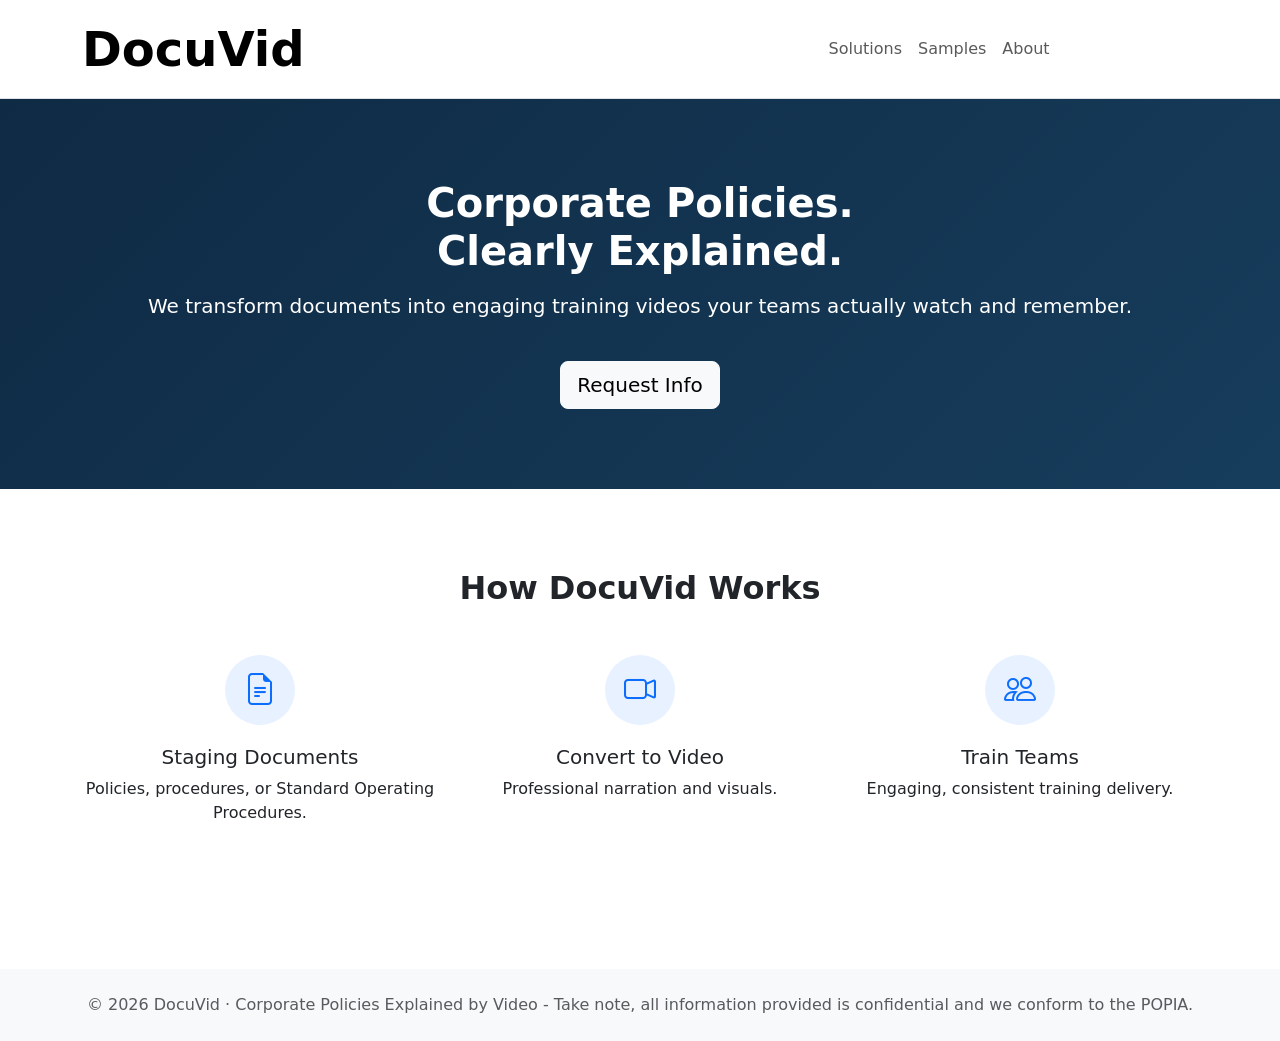
==== index.html @ c6249aa6 "Update index.html" ====
<!DOCTYPE html>
<html lang="en">
<head>
<meta charset="UTF-8">
<meta name="viewport" content="width=device-width, initial-scale=1">
<link href="https://cdn.jsdelivr.net/npm/bootstrap@5.3.2/dist/css/bootstrap.min.css" rel="stylesheet">
<link href="https://cdn.jsdelivr.net/npm/bootstrap-icons@1.11.1/font/bootstrap-icons.css" rel="stylesheet">
<link href="https://fonts.googleapis.com/css2?family=Inter:wght@300;400;600;700&display=swap" rel="stylesheet">
<link rel="stylesheet" href="styles.css">
</head>

<script>
  document.addEventListener("DOMContentLoaded", function () {
    const observer = new IntersectionObserver(
      entries => {
        entries.forEach(entry => {
          if (entry.isIntersecting) {
            entry.target.classList.add("visible");
          }
        });
      },
      { threshold: 0.15 }
    );

    document
      .querySelectorAll(".fade-in")
      .forEach(el => observer.observe(el));
  });
</script>
</body>


  <body>

<nav class="navbar navbar-expand-lg navbar-light bg-white border-bottom">
  <div class="container">
    <a class="navbar-brand" href="index.html">DocuVid</a>
    <button class="navbar-toggler" type="button" data-bs-toggle="collapse" data-bs-target="#nav">
      <span class="navbar-toggler-icon"></span>
    </button>
    <div class="collapse navbar-collapse" id="nav">
      <ul class="navbar-nav ms-auto">
        <li class="nav-item"><a class="nav-link" href="solutions.html">Solutions</a></li>
        <li class="nav-item"><a class="nav-link" href="samples.html">Samples</a></li>
        <li class="nav-item"><a class="nav-link" href="about.html">About</a></li>
        <li class="nav-item"><a class="nav-link btn btn-primary text-white ms-2 px-3" href="contact.html">Request Info</a></li>
      </ul>
    </div>
  </div>
</nav>

<section class="hero section-padding text-center">
  <div class="container">
    <h1 class="fw-bold">Corporate Policies.<br>Clearly Explained.</h1>
    <p class="lead mt-3">We transform documents into engaging training videos your teams actually watch and remember.</p>
    <a href="contact.html" class="btn btn-light btn-lg mt-4">Request Info</a>
  </div>
</section>
<section class="section-padding text-center">
  <div class="container">
    <h2 class="fw-bold mb-5">How DocuVid Works</h2>
    <div class="row g-4">
      <div class="col-md-4">
        <div class="icon-circle"><i class="bi bi-file-earmark-text fs-2 text-primary"></i></div>
        <h5>Staging Documents</h5>
        <p>Policies, procedures, or Standard Operating Procedures.</p>
      </div>
      <div class="col-md-4">
        <div class="icon-circle"><i class="bi bi-camera-video fs-2 text-primary"></i></div>
        <h5>Convert to Video</h5>
        <p>Professional narration and visuals.</p>
      </div>
      <div class="col-md-4">
        <div class="icon-circle"><i class="bi bi-people fs-2 text-primary"></i></div>
        <h5>Train Teams</h5>
        <p>Engaging, consistent training delivery.</p>
      </div>
    </div>
  </div>
</section>

<footer class="py-4 mt-5">
  <div class="container text-center text-muted">
    © 2026 DocuVid · Corporate Policies Explained by Video - Take note, all information provided is confidential and we conform to the POPIA.
  </div>
</footer>

<script src="https://cdn.jsdelivr.net/npm/bootstrap@5.3.2/dist/js/bootstrap.bundle.min.js"></script>
</body></html>
---- styles.css ----
.navbar-brand {
  font-size: 3rem;      /* Increase DocuVid size */
  font-weight: 800;
}

@media (max-width: 768px) {
  .navbar-brand {
    font-size: 2.2rem;
  }
}

<script>
  const observer = new IntersectionObserver(entries => {
    entries.forEach(entry => {
      if (entry.isIntersecting) {
        entry.target.classList.add('visible');
      }
    });
  }, { threshold: 0.15 });

  document.querySelectorAll('.fade-in').forEach(el => observer.observe(el));
</script>

body { font-family: 'Inter', sans-serif; line-height:1.6; }
.navbar-brand { font-weight:700; }
.hero { background: linear-gradient(135deg,#0f2a44,#163d5c); color:white; }
.section-padding { padding: 80px 0; }
.icon-circle {
  width:70px; height:70px; border-radius:50%;
  background:#e7f1ff; display:flex;
  align-items:center; justify-content:center;
  margin:0 auto 20px;
}
footer { background:#f8f9fa; }
.card:hover { transform: translateY(-4px); transition:0.3s; }

.navbar .navbar-brand {
  font-size: 3rem !important;
  font-weight: 800;
}

/* Scroll animation base */
.fade-in {
  opacity: 0;
  transform: translateY(12px);
  transition: opacity 0.6s ease, transform 0.6s ease;
}

.fade-in.visible {
  opacity: 1;
  transform: translateY(0);
}
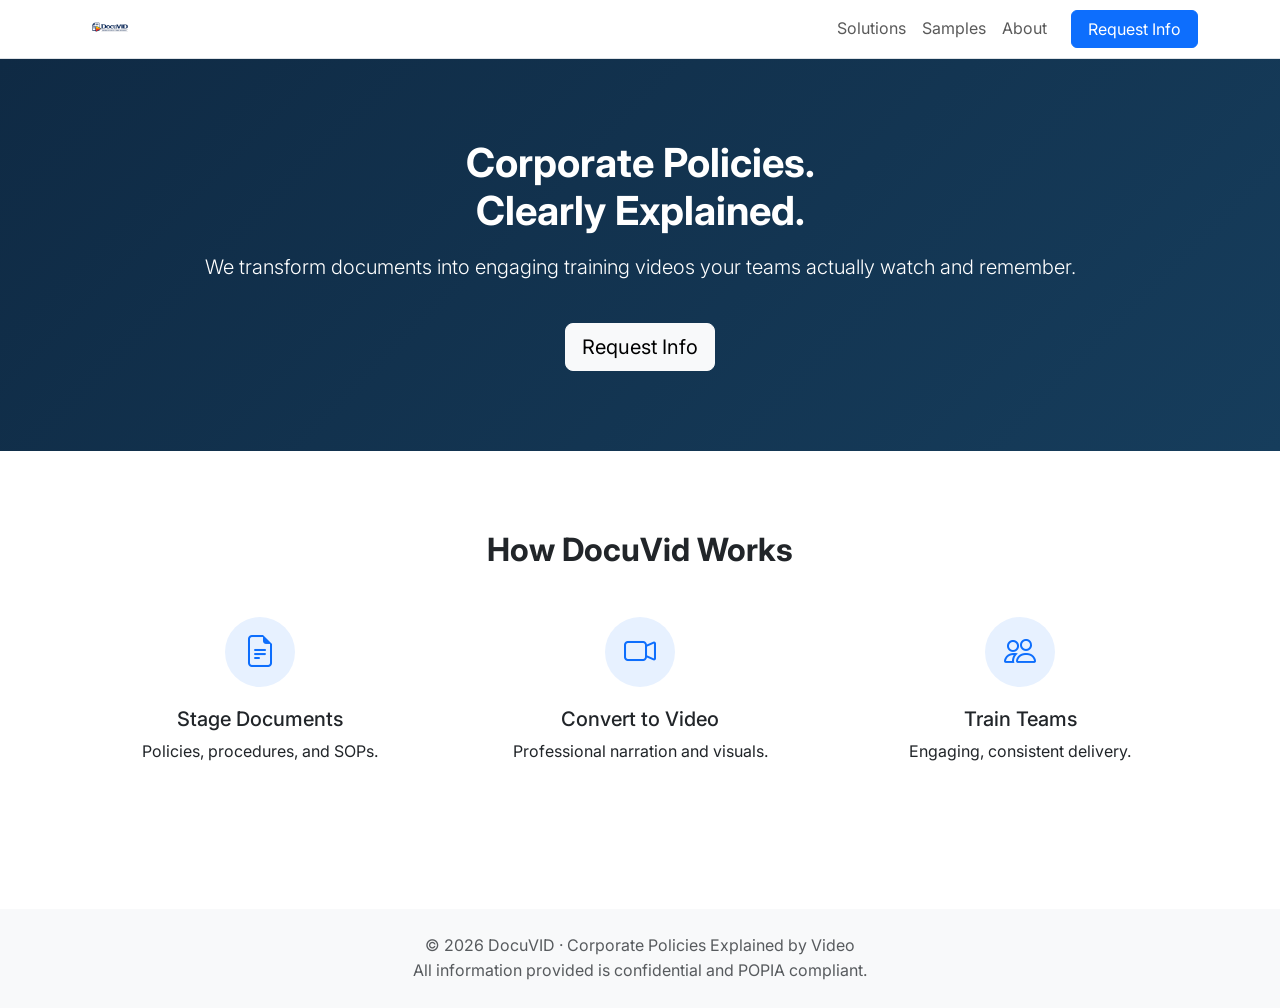
==== commit c8df2e92: "Update index.html" ====
--- a/index.html
+++ b/index.html
@@ -1,15 +1,20 @@
-
 <!DOCTYPE html>
 <html lang="en">
 <head>
-<meta charset="UTF-8">
-<meta name="viewport" content="width=device-width, initial-scale=1">
-<link href="https://cdn.jsdelivr.net/npm/bootstrap@5.3.2/dist/css/bootstrap.min.css" rel="stylesheet">
-<link href="https://cdn.jsdelivr.net/npm/bootstrap-icons@1.11.1/font/bootstrap-icons.css" rel="stylesheet">
-<link href="https://fonts.googleapis.com/css2?family=Inter:wght@300;400;600;700&display=swap" rel="stylesheet">
-<link rel="stylesheet" href="styles.css">
+  <meta charset="UTF-8">
+  <meta name="viewport" content="width=device-width, initial-scale=1">
+
+  <title>DocuVID | Corporate Policies Clearly Explained</title>
+
+  <link href="https://cdn.jsdelivr.net/npm/bootstrap@5.3.2/dist/css/bootstrap.min.css" rel="stylesheet">
+  <link href="https://cdn.jsdelivr.net/npm/bootstrap-icons@1.11.1/font/bootstrap-icons.css" rel="stylesheet">
+  <link href="https://fonts.googleapis.com/css2?family=Inter:wght@300;400;600;700&display=swap" rel="stylesheet">
+  <link rel="stylesheet" href="styles.css">
 </head>
 
+<body>
+
+<!-- SCROLL ANIMATION -->
 <script>
   document.addEventListener("DOMContentLoaded", function () {
     const observer = new IntersectionObserver(
@@ -28,64 +33,100 @@
       .forEach(el => observer.observe(el));
   });
 </script>
-</body>
 
-
-  <body>
-
+<!-- NAVBAR -->
 <nav class="navbar navbar-expand-lg navbar-light bg-white border-bottom">
   <div class="container">
-    <a class="navbar-brand" href="index.html">DocuVid</a>
+
+    <!-- LOGO IMAGE -->
+    <a class="navbar-brand" href="index.html">
+      <img
+        src="assets/img/docuvid-logo.png"
+        alt="DocuVID – Corporate Policies Clearly Explained"
+        class="logo-img"
+      >
+    </a>
+
     <button class="navbar-toggler" type="button" data-bs-toggle="collapse" data-bs-target="#nav">
       <span class="navbar-toggler-icon"></span>
     </button>
+
     <div class="collapse navbar-collapse" id="nav">
-      <ul class="navbar-nav ms-auto">
+      <ul class="navbar-nav ms-auto align-items-lg-center">
         <li class="nav-item"><a class="nav-link" href="solutions.html">Solutions</a></li>
         <li class="nav-item"><a class="nav-link" href="samples.html">Samples</a></li>
         <li class="nav-item"><a class="nav-link" href="about.html">About</a></li>
-        <li class="nav-item"><a class="nav-link btn btn-primary text-white ms-2 px-3" href="contact.html">Request Info</a></li>
+        <li class="nav-item">
+          <a class="btn btn-primary text-white ms-lg-3 px-3" href="contact.html">
+            Request Info
+          </a>
+        </li>
       </ul>
     </div>
+
   </div>
 </nav>
 
+<!-- HERO -->
 <section class="hero section-padding text-center">
-  <div class="container">
-    <h1 class="fw-bold">Corporate Policies.<br>Clearly Explained.</h1>
-    <p class="lead mt-3">We transform documents into engaging training videos your teams actually watch and remember.</p>
-    <a href="contact.html" class="btn btn-light btn-lg mt-4">Request Info</a>
+  <div class="container fade-in">
+    <h1 class="fw-bold">
+      Corporate Policies.<br>
+      Clearly Explained.
+    </h1>
+    <p class="lead mt-3">
+      We transform documents into engaging training videos your teams
+      actually watch and remember.
+    </p>
+    <a href="contact.html" class="btn btn-light btn-lg mt-4">
+      Request Info
+    </a>
   </div>
 </section>
+
+<!-- HOW IT WORKS -->
 <section class="section-padding text-center">
-  <div class="container">
+  <div class="container fade-in">
     <h2 class="fw-bold mb-5">How DocuVid Works</h2>
+
     <div class="row g-4">
       <div class="col-md-4">
-        <div class="icon-circle"><i class="bi bi-file-earmark-text fs-2 text-primary"></i></div>
-        <h5>Staging Documents</h5>
-        <p>Policies, procedures, or Standard Operating Procedures.</p>
+        <div class="icon-circle">
+          <i class="bi bi-file-earmark-text fs-2 text-primary"></i>
+        </div>
+        <h5>Stage Documents</h5>
+        <p>Policies, procedures, and SOPs.</p>
       </div>
+
       <div class="col-md-4">
-        <div class="icon-circle"><i class="bi bi-camera-video fs-2 text-primary"></i></div>
+        <div class="icon-circle">
+          <i class="bi bi-camera-video fs-2 text-primary"></i>
+        </div>
         <h5>Convert to Video</h5>
         <p>Professional narration and visuals.</p>
       </div>
+
       <div class="col-md-4">
-        <div class="icon-circle"><i class="bi bi-people fs-2 text-primary"></i></div>
+        <div class="icon-circle">
+          <i class="bi bi-people fs-2 text-primary"></i>
+        </div>
         <h5>Train Teams</h5>
-        <p>Engaging, consistent training delivery.</p>
+        <p>Engaging, consistent delivery.</p>
       </div>
     </div>
   </div>
 </section>
 
+<!-- FOOTER -->
 <footer class="py-4 mt-5">
   <div class="container text-center text-muted">
-    © 2026 DocuVid · Corporate Policies Explained by Video - Take note, all information provided is confidential and we conform to the POPIA.
+    © 2026 DocuVID · Corporate Policies Explained by Video  
+    <br>
+    All information provided is confidential and POPIA compliant.
   </div>
 </footer>
 
 <script src="https://cdn.jsdelivr.net/npm/bootstrap@5.3.2/dist/js/bootstrap.bundle.min.js"></script>
-</body></html>
 
+</body>
+</html>
--- a/styles.css
+++ b/styles.css
@@ -1,52 +1,126 @@
-.navbar-brand {
-  font-size: 3rem;      /* Increase DocuVid size */
-  font-weight: 800;
+/* ================================
+   GLOBAL TYPOGRAPHY
+================================ */
+body {
+  font-family: 'Inter', sans-serif;
+  line-height: 1.6;
 }
 
-@media (max-width: 768px) {
-  .navbar-brand {
-    font-size: 2.2rem;
+/* ================================
+   NAVBAR
+================================ */
+.navbar {
+  position: sticky;
+  top: 0;
+  z-index: 1030; /* Above page content */
+  background: #ffffff;
+}
+
+/* Brand container (image-based logo) */
+.navbar-brand {
+  display: flex;
+  align-items: center;
+  padding: 0;
+}
+
+/* Logo image */
+.logo-img {
+  height: 36px;      /* Mobile + tablet */
+  width: auto;
+  display: block;
+}
+
+@media (min-width: 992px) {
+  .logo-img {
+    height: 40px;    /* Desktop */
   }
 }
 
-<script>
-  const observer = new IntersectionObserver(entries => {
-    entries.forEach(entry => {
-      if (entry.isIntersecting) {
-        entry.target.classList.add('visible');
-      }
-    });
-  }, { threshold: 0.15 });
-
-  document.querySelectorAll('.fade-in').forEach(el => observer.observe(el));
-</script>
-
-body { font-family: 'Inter', sans-serif; line-height:1.6; }
-.navbar-brand { font-weight:700; }
-.hero { background: linear-gradient(135deg,#0f2a44,#163d5c); color:white; }
-.section-padding { padding: 80px 0; }
-.icon-circle {
-  width:70px; height:70px; border-radius:50%;
-  background:#e7f1ff; display:flex;
-  align-items:center; justify-content:center;
-  margin:0 auto 20px;
-}
-footer { background:#f8f9fa; }
-.card:hover { transform: translateY(-4px); transition:0.3s; }
-
-.navbar .navbar-brand {
-  font-size: 3rem !important;
-  font-weight: 800;
+/* ================================
+   HERO & SECTIONS
+================================ */
+.hero {
+  background: linear-gradient(135deg, #0f2a44, #163d5c);
+  color: white;
 }
 
-/* Scroll animation base */
-.fade-in {
-  opacity: 0;
-  transform: translateY(12px);
-  transition: opacity 0.6s ease, transform 0.6s ease;
+.section-padding {
+  padding: 80px 0;
 }
 
-.fade-in.visible {
-  opacity: 1;
-  transform: translateY(0);
+.content-narrow {
+  max-width: 760px;
+  margin-left: auto;
+  margin-right: auto;
 }
+
+/* ================================
+   ICONS & CARDS
+================================ */
+.icon-circle {
+  width: 70px;
+  height: 70px;
+  border-radius: 50%;
+  background: #e7f1ff;
+  display: flex;
+  align-items: center;
+  justify-content: center;
+  margin: 0 auto 20px;
+}
+
+.card {
+  transition: transform 0.3s ease;
+}
+
+.card:hover {
+  transform: translateY(-4px);
+}
+
+/* ================================
+   FOOTER
+================================ */
+footer {
+  background: #f8f9fa;
+}
+
+/* ================================
+   REQUEST INFO CTA (NAVBAR)
+================================ */
+
+/* Pulse animation */
+@keyframes ctaPulse {
+  0% {
+    box-shadow: 0 0 0 0 rgba(13, 110, 253, 0.45);
+  }
+  70% {
+    box-shadow: 0 0 0 10px rgba(13, 110, 253, 0);
+  }
+  100% {
+    box-shadow: 0 0 0 0 rgba(13, 110, 253, 0);
+  }
+}
+
+/* Apply only to navbar Request Info button */
+.navbar .btn-primary {
+  background-color: #0d6efd !important;
+  color: #ffffff !important;
+  opacity: 1 !important;
+  animation: ctaPulse 4s ease-in-out infinite;
+}
+
+/* Accessibility: reduced motion */
+@media (prefers-reduced-motion: reduce) {
+  .navbar .btn-primary {
+    animation: none;
+  }
+}
+
+/* ================================
+   STICKY FLOATING CTA (OPTIONAL)
+================================ */
+.sticky-cta {
+  position: fixed;
+  bottom: 20px;
+  right: 20px;
+  z-index: 999;
+}
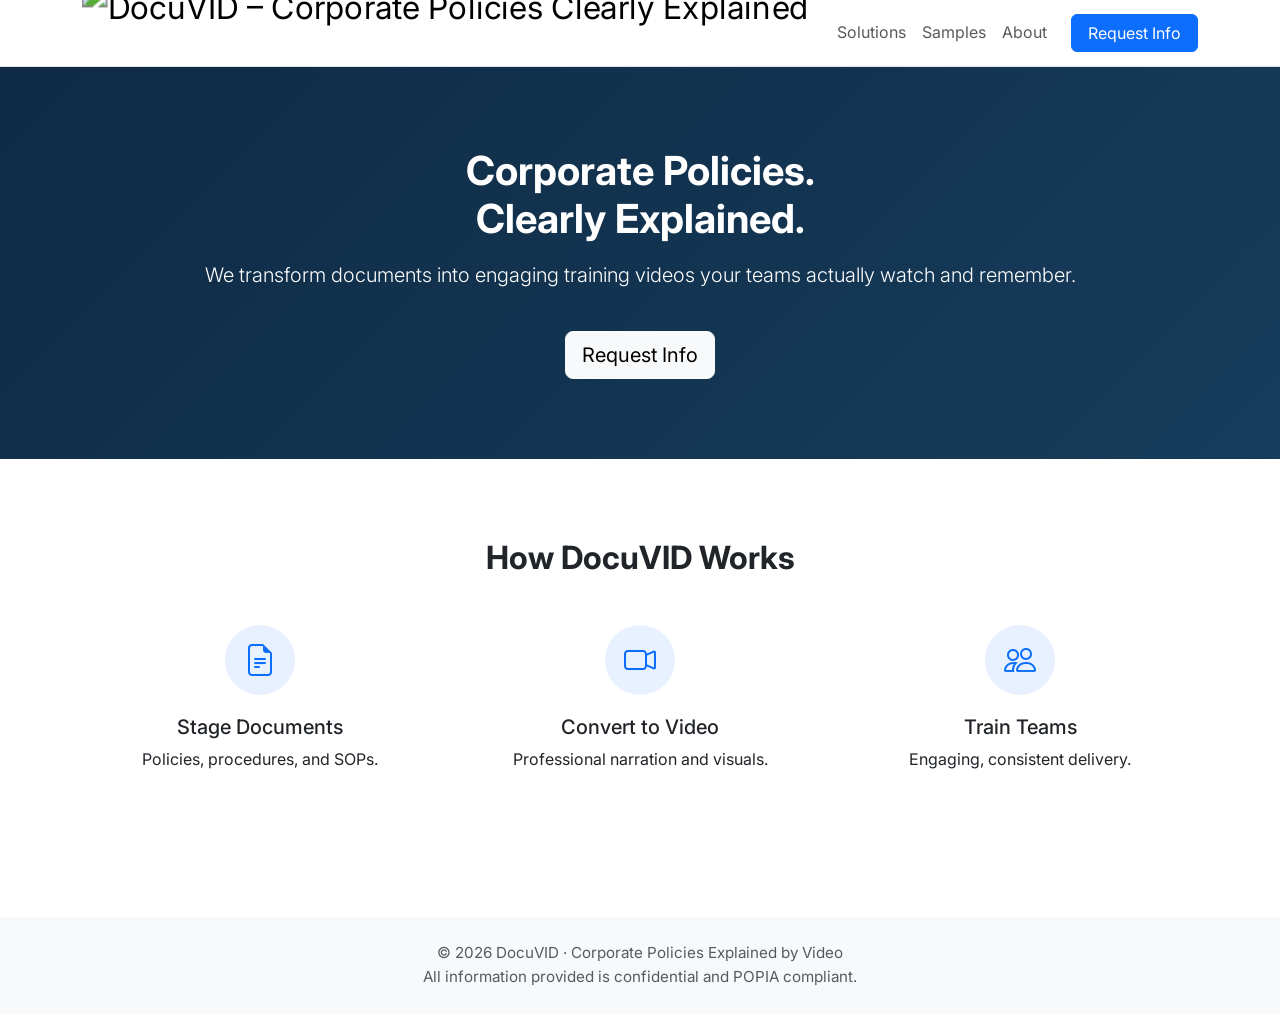
==== commit 4119d3a9: "Update index.html" ====
--- a/index.html
+++ b/index.html
@@ -6,9 +6,14 @@
 
   <title>DocuVID | Corporate Policies Clearly Explained</title>
 
+  <!-- Bootstrap -->
   <link href="https://cdn.jsdelivr.net/npm/bootstrap@5.3.2/dist/css/bootstrap.min.css" rel="stylesheet">
   <link href="https://cdn.jsdelivr.net/npm/bootstrap-icons@1.11.1/font/bootstrap-icons.css" rel="stylesheet">
+
+  <!-- Fonts -->
   <link href="https://fonts.googleapis.com/css2?family=Inter:wght@300;400;600;700&display=swap" rel="stylesheet">
+
+  <!-- Site Styles -->
   <link rel="stylesheet" href="styles.css">
 </head>
 
@@ -28,9 +33,7 @@
       { threshold: 0.15 }
     );
 
-    document
-      .querySelectorAll(".fade-in")
-      .forEach(el => observer.observe(el));
+    document.querySelectorAll(".fade-in").forEach(el => observer.observe(el));
   });
 </script>
 
@@ -38,12 +41,13 @@
 <nav class="navbar navbar-expand-lg navbar-light bg-white border-bottom">
   <div class="container">
 
-    <!-- LOGO IMAGE -->
-    <a class="navbar-brand" href="index.html">
+    <!-- LOGO (PNG, SAFE SCALING) -->
+    <a class="navbar-brand d-flex align-items-center" href="index.html">
       <img
-        src="assets/img/docuvid-logo.png"
+        src="/img/docuvid-logo.png"
         alt="DocuVID – Corporate Policies Clearly Explained"
         class="logo-img"
+        loading="eager"
       >
     </a>
 
@@ -53,9 +57,15 @@
 
     <div class="collapse navbar-collapse" id="nav">
       <ul class="navbar-nav ms-auto align-items-lg-center">
-        <li class="nav-item"><a class="nav-link" href="solutions.html">Solutions</a></li>
-        <li class="nav-item"><a class="nav-link" href="samples.html">Samples</a></li>
-        <li class="nav-item"><a class="nav-link" href="about.html">About</a></li>
+        <li class="nav-item">
+          <a class="nav-link" href="solutions.html">Solutions</a>
+        </li>
+        <li class="nav-item">
+          <a class="nav-link" href="samples.html">Samples</a>
+        </li>
+        <li class="nav-item">
+          <a class="nav-link" href="about.html">About</a>
+        </li>
         <li class="nav-item">
           <a class="btn btn-primary text-white ms-lg-3 px-3" href="contact.html">
             Request Info
@@ -87,7 +97,7 @@
 <!-- HOW IT WORKS -->
 <section class="section-padding text-center">
   <div class="container fade-in">
-    <h2 class="fw-bold mb-5">How DocuVid Works</h2>
+    <h2 class="fw-bold mb-5">How DocuVID Works</h2>
 
     <div class="row g-4">
       <div class="col-md-4">
@@ -120,7 +130,7 @@
 <!-- FOOTER -->
 <footer class="py-4 mt-5">
   <div class="container text-center text-muted">
-    © 2026 DocuVID · Corporate Policies Explained by Video  
+    © 2026 DocuVID · Corporate Policies Explained by Video
     <br>
     All information provided is confidential and POPIA compliant.
   </div>
--- a/styles.css
+++ b/styles.css
@@ -4,6 +4,8 @@
 body {
   font-family: 'Inter', sans-serif;
   line-height: 1.6;
+  color: #212529;
+  margin: 0;
 }
 
 /* ================================
@@ -12,28 +14,51 @@
 .navbar {
   position: sticky;
   top: 0;
-  z-index: 1030; /* Above page content */
-  background: #ffffff;
+  z-index: 1030;
+  background-color: #ffffff;
+  padding-top: 1px;
+  padding-bottom: 1px;
 }
 
-/* Brand container (image-based logo) */
+/* Brand container */
 .navbar-brand {
   display: flex;
   align-items: center;
   padding: 0;
+  margin-right: 1rem;
 }
 
-/* Logo image */
+/* Logo image — mobile first */
 .logo-img {
-  height: 36px;      /* Mobile + tablet */
+  height: 44px;          /* Mobile */
   width: auto;
   display: block;
 }
 
+/* Tablet */
+@media (min-width: 768px) {
+  .logo-img {
+    height: 52px;
+  }
+}
+
+/* Desktop */
 @media (min-width: 992px) {
   .logo-img {
-    height: 40px;    /* Desktop */
+    height: 64px;
   }
+}
+
+/* Prevent navbar height jump */
+.navbar-brand img {
+  max-height: 100%;
+}
+
+.logo-img {
+  height: 64px;        /* Layout-safe base size */
+  width: auto;
+  transform: scale(1.6); /* Visually enlarges logo */
+  transform-origin: left center;
 }
 
 /* ================================
@@ -41,11 +66,16 @@
 ================================ */
 .hero {
   background: linear-gradient(135deg, #0f2a44, #163d5c);
-  color: white;
+  color: #ffffff;
 }
 
 .section-padding {
   padding: 80px 0;
+}
+
+.section {
+  padding: 60px 20px;
+  text-align: center;
 }
 
 .content-narrow {
@@ -69,25 +99,39 @@
 }
 
 .card {
-  transition: transform 0.3s ease;
+  border: none;
+  transition: transform 0.3s ease, box-shadow 0.3s ease;
 }
 
 .card:hover {
   transform: translateY(-4px);
+  box-shadow: 0 8px 24px rgba(0, 0, 0, 0.08);
+}
+
+/* ================================
+   FEATURE LIST
+================================ */
+.feature-list {
+  max-width: 760px;
+  margin: 60px auto;
+  padding-left: 1rem;
+}
+
+.feature-list li {
+  margin-bottom: 12px;
 }
 
 /* ================================
    FOOTER
 ================================ */
 footer {
-  background: #f8f9fa;
+  background-color: #f8f9fa;
+  font-size: 0.95rem;
 }
 
 /* ================================
    REQUEST INFO CTA (NAVBAR)
 ================================ */
-
-/* Pulse animation */
 @keyframes ctaPulse {
   0% {
     box-shadow: 0 0 0 0 rgba(13, 110, 253, 0.45);
@@ -100,7 +144,7 @@
   }
 }
 
-/* Apply only to navbar Request Info button */
+/* Apply only to navbar primary CTA */
 .navbar .btn-primary {
   background-color: #0d6efd !important;
   color: #ffffff !important;
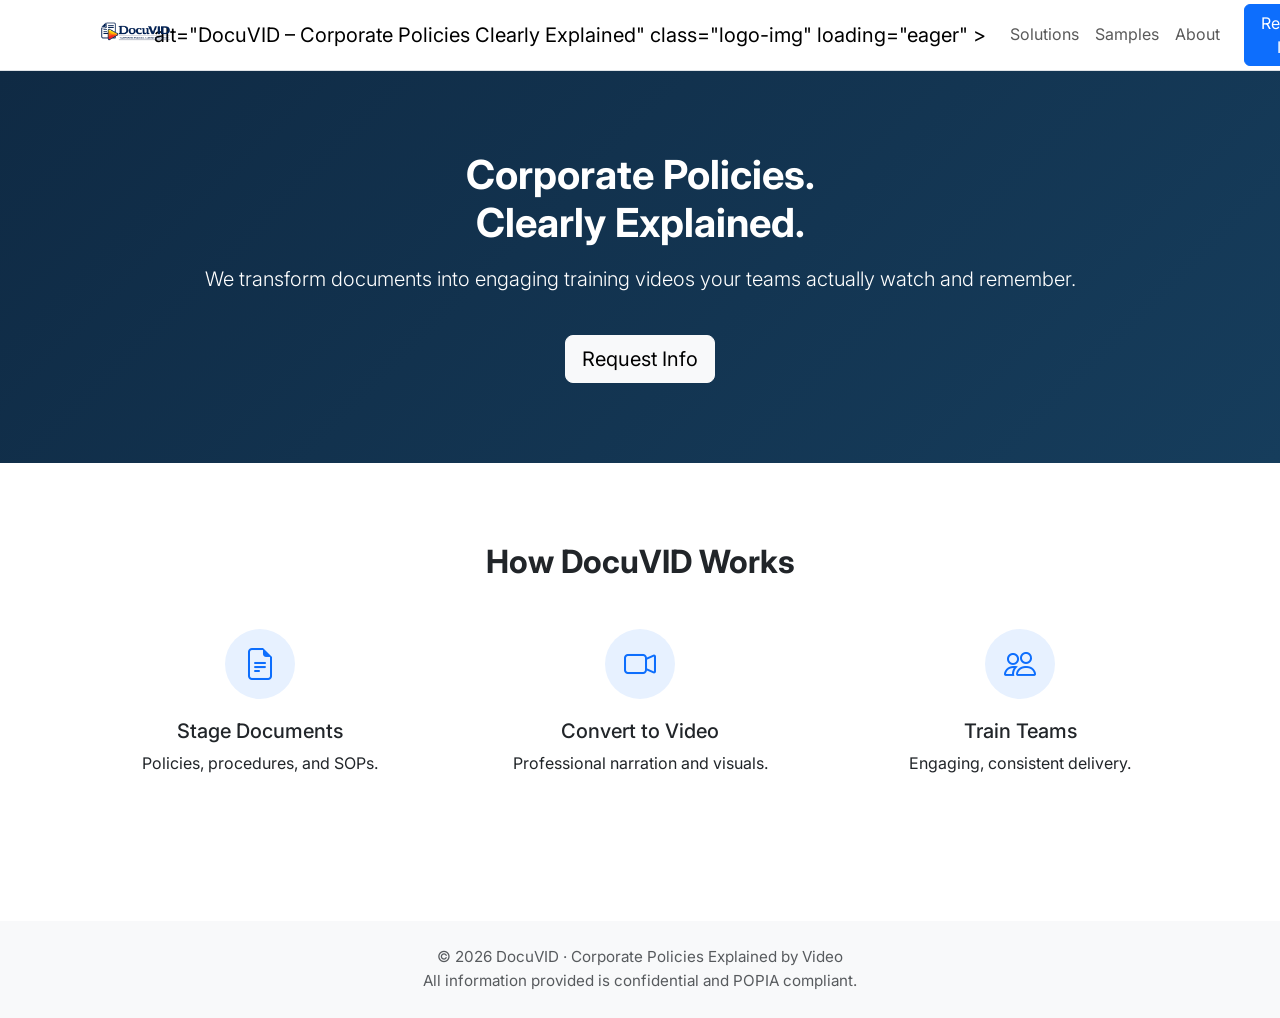
==== commit 474b742b: "Update index.html" ====
--- a/index.html
+++ b/index.html
@@ -44,7 +44,7 @@
     <!-- LOGO (PNG, SAFE SCALING) -->
     <a class="navbar-brand d-flex align-items-center" href="index.html">
       <img
-        src="/img/docuvid-logo.png"
+        <img src="/assets/img/docuvid-logo.png" class="logo-img" alt="DocuVID">
         alt="DocuVID – Corporate Policies Clearly Explained"
         class="logo-img"
         loading="eager"
--- a/styles.css
+++ b/styles.css
@@ -16,8 +16,8 @@
   top: 0;
   z-index: 1030;
   background-color: #ffffff;
-  padding-top: 1px;
-  padding-bottom: 1px;
+  padding-top: 4px;
+  padding-bottom: 4px;
 }
 
 /* Brand container */
@@ -26,39 +26,39 @@
   align-items: center;
   padding: 0;
   margin-right: 1rem;
+  line-height: 0; /* prevents vertical logo spacing */
 }
 
-/* Logo image — mobile first */
+/* ================================
+   LOGO (SAFE SCALING — NO LAYOUT SHIFT)
+================================ */
+/*
+  Base height anchors layout.
+  transform scales visually without
+  affecting navbar height or borders.
+*/
 .logo-img {
-  height: 44px;          /* Mobile */
+  height: 40px;                 /* layout-safe anchor */
   width: auto;
   display: block;
+  transform: scale(1.6);        /* visual size */
+  transform-origin: left center;
 }
 
 /* Tablet */
 @media (min-width: 768px) {
   .logo-img {
-    height: 52px;
+    height: 44px;
+    transform: scale(1.6);
   }
 }
 
 /* Desktop */
 @media (min-width: 992px) {
   .logo-img {
-    height: 64px;
+    height: 48px;
+    transform: scale(1.6);
   }
-}
-
-/* Prevent navbar height jump */
-.navbar-brand img {
-  max-height: 100%;
-}
-
-.logo-img {
-  height: 64px;        /* Layout-safe base size */
-  width: auto;
-  transform: scale(1.6); /* Visually enlarges logo */
-  transform-origin: left center;
 }
 
 /* ================================
@@ -144,7 +144,7 @@
   }
 }
 
-/* Apply only to navbar primary CTA */
+/* Apply ONLY to navbar primary CTA */
 .navbar .btn-primary {
   background-color: #0d6efd !important;
   color: #ffffff !important;
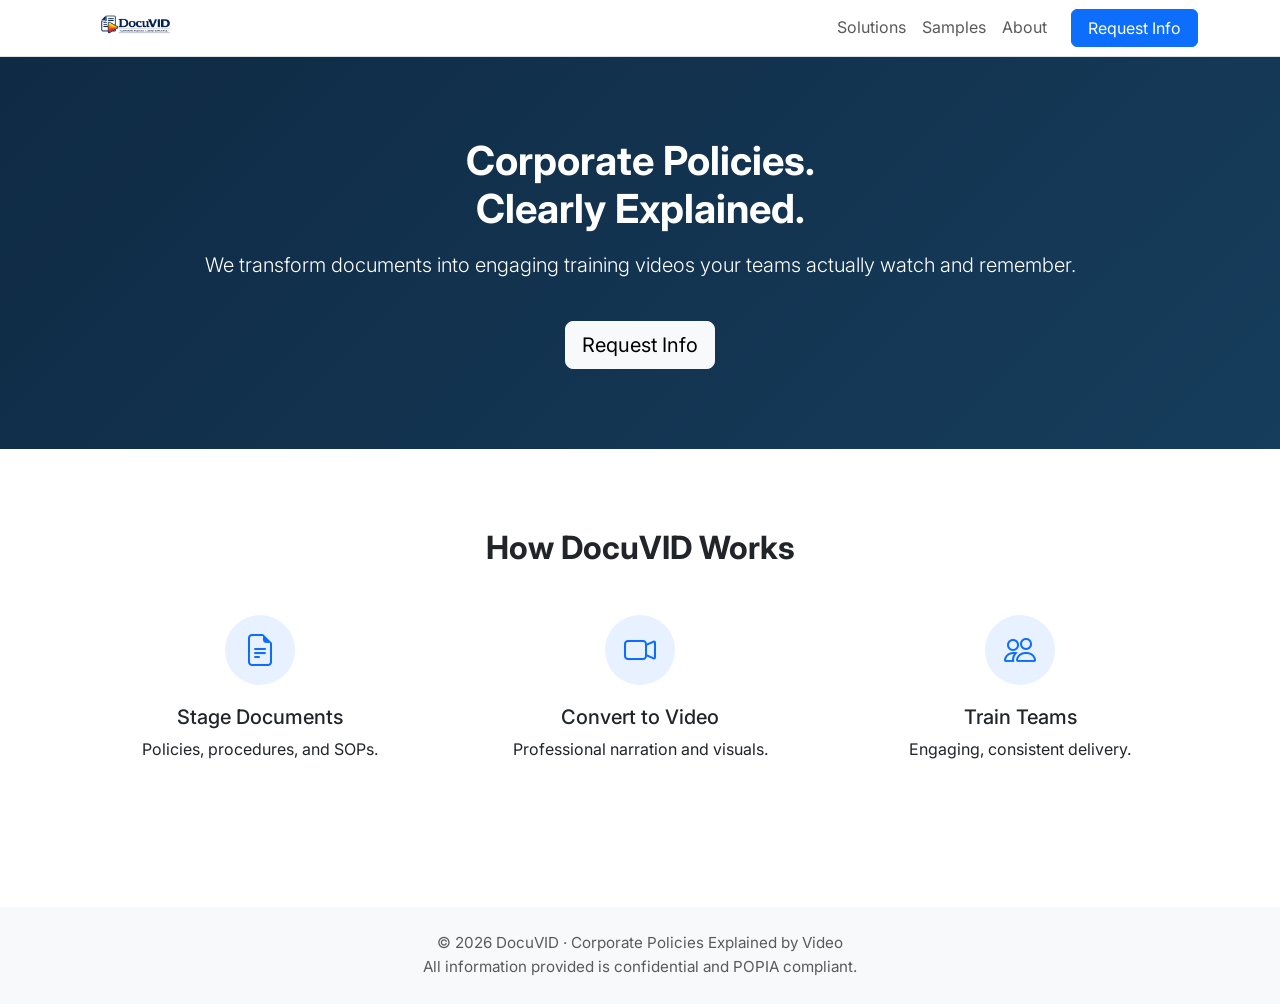
==== commit a244f1ee: "Update index.html" ====
--- a/index.html
+++ b/index.html
@@ -41,15 +41,10 @@
 <nav class="navbar navbar-expand-lg navbar-light bg-white border-bottom">
   <div class="container">
 
-    <!-- LOGO (PNG, SAFE SCALING) -->
-    <a class="navbar-brand d-flex align-items-center" href="index.html">
-      <img
-        <img src="/assets/img/docuvid-logo.png" class="logo-img" alt="DocuVID">
-        alt="DocuVID – Corporate Policies Clearly Explained"
-        class="logo-img"
-        loading="eager"
-      >
-    </a>
+  <!-- LOGO -->
+<a class="navbar-brand d-flex align-items-center" href="index.html">
+  <img src="/assets/img/docuvid-logo.png" class="logo-img" loading="eager">
+</a>
 
     <button class="navbar-toggler" type="button" data-bs-toggle="collapse" data-bs-target="#nav">
       <span class="navbar-toggler-icon"></span>
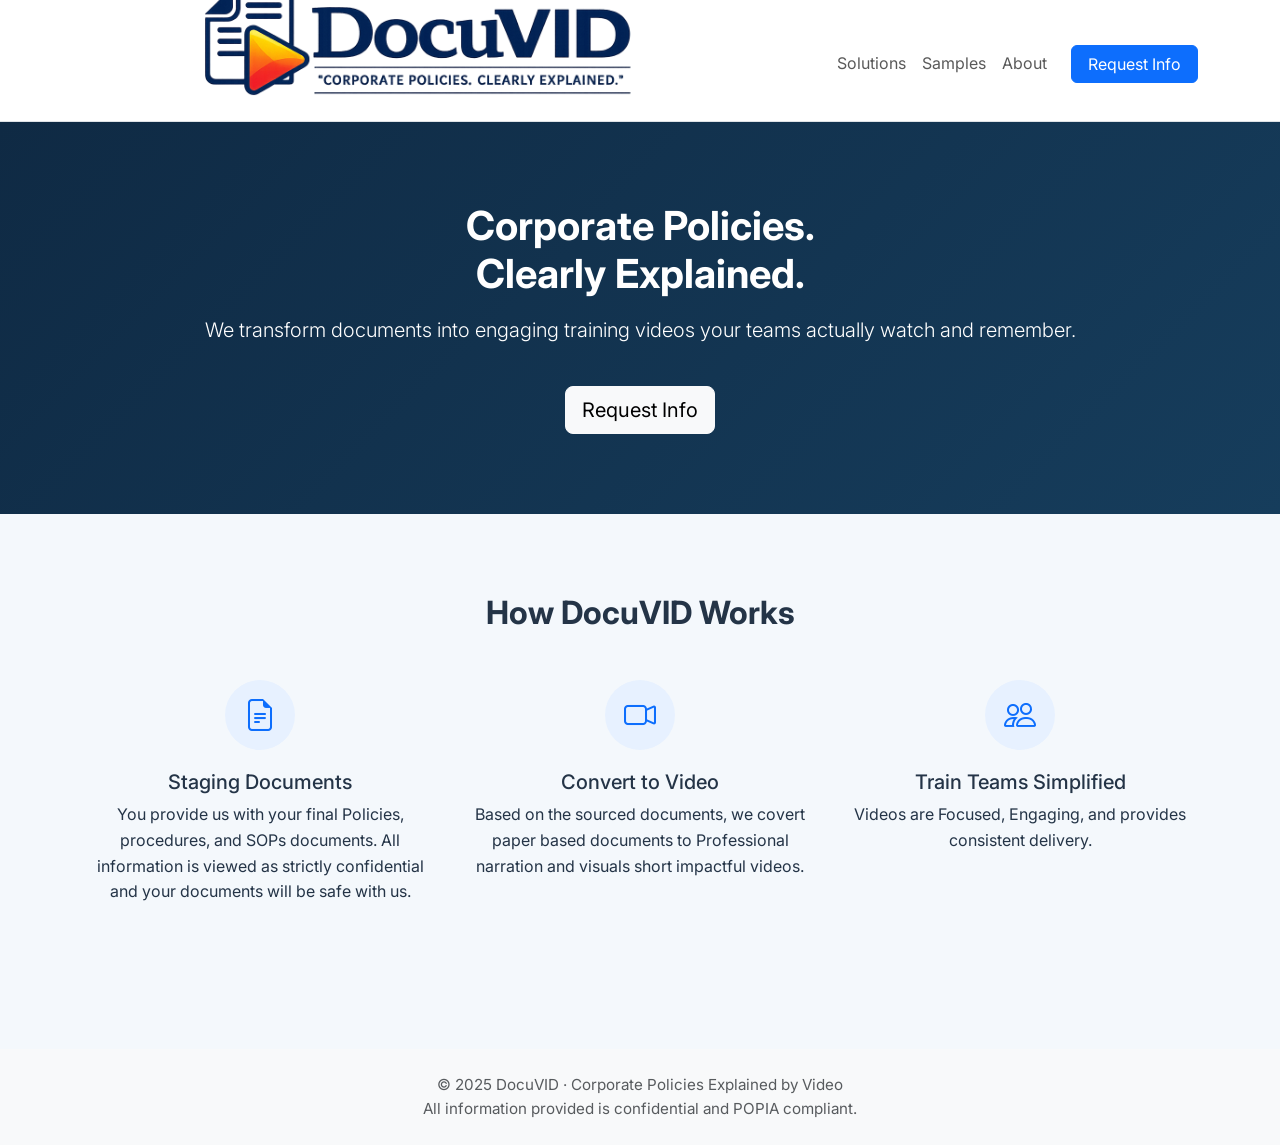
==== commit ffd27d34: "Update index.html" ====
--- a/index.html
+++ b/index.html
@@ -99,8 +99,8 @@
         <div class="icon-circle">
           <i class="bi bi-file-earmark-text fs-2 text-primary"></i>
         </div>
-        <h5>Stage Documents</h5>
-        <p>Policies, procedures, and SOPs.</p>
+        <h5>Staging Documents</h5>
+        <p>You provide us with your final Policies, procedures, and SOPs documents. All information is viewed as strictly confidential and your documents will be safe with us.</p>
       </div>
 
       <div class="col-md-4">
@@ -108,15 +108,15 @@
           <i class="bi bi-camera-video fs-2 text-primary"></i>
         </div>
         <h5>Convert to Video</h5>
-        <p>Professional narration and visuals.</p>
+        <p>Based on the sourced documents, we covert paper based documents to Professional narration and visuals short impactful videos.</p>
       </div>
 
       <div class="col-md-4">
         <div class="icon-circle">
           <i class="bi bi-people fs-2 text-primary"></i>
         </div>
-        <h5>Train Teams</h5>
-        <p>Engaging, consistent delivery.</p>
+        <h5>Train Teams Simplified</h5>
+        <p>Videos are Focused, Engaging, and provides consistent delivery.</p>
       </div>
     </div>
   </div>
@@ -125,7 +125,7 @@
 <!-- FOOTER -->
 <footer class="py-4 mt-5">
   <div class="container text-center text-muted">
-    © 2026 DocuVID · Corporate Policies Explained by Video
+    © 2025 DocuVID · Corporate Policies Explained by Video
     <br>
     All information provided is confidential and POPIA compliant.
   </div>
--- a/styles.css
+++ b/styles.css
@@ -1,72 +1,74 @@
-/* ================================
-   GLOBAL TYPOGRAPHY
-================================ */
+/* =====================================================
+   CSS VARIABLES
+===================================================== */
+:root {
+  --primary: #0b3c5d;
+  --secondary: #1f6fa8;
+  --light: #f4f8fc;
+  --dark: #243447;
+}
+
+/* =====================================================
+   GLOBAL RESET & TYPOGRAPHY
+===================================================== */
+* {
+  box-sizing: border-box;
+}
+
 body {
-  font-family: 'Inter', sans-serif;
+  margin: 1;
+  font-family: 'Inter', "Segoe UI", Roboto, Arial, sans-serif;
+  background: var(--light);
+  color: var(--dark);
   line-height: 1.6;
-  color: #212529;
-  margin: 0;
-}
-
-/* ================================
-   NAVBAR
-================================ */
+}
+
+/* =====================================================
+   NAVBAR (BOOTSTRAP)
+===================================================== */
 .navbar {
   position: sticky;
-  top: 0;
+  top: 3;
   z-index: 1030;
   background-color: #ffffff;
-  padding-top: 4px;
-  padding-bottom: 4px;
-}
-
-/* Brand container */
+  padding-top: 16px;
+  padding-bottom: 10px;
+  border-bottom: 3px solid #dee2e6;
+}
+
+/* Brand container — locks layout */
 .navbar-brand {
   display: flex;
-  align-items: center;
+  align-items: left;
   padding: 0;
-  margin-right: 1rem;
-  line-height: 0; /* prevents vertical logo spacing */
-}
-
-/* ================================
-   LOGO (SAFE SCALING — NO LAYOUT SHIFT)
-================================ */
+  margin-left: 0.2rem;
+  line-height: 10; /* CRITICAL: prevents height expansion */
+}
+
+/* =====================================================
+   LOGO — VISUAL SCALE ONLY (NO LAYOUT SHIFT)
+===================================================== */
 /*
-  Base height anchors layout.
-  transform scales visually without
-  affecting navbar height or borders.
+  DO NOT increase height.
+  Height anchors layout.
+  transform scales visually only.
 */
 .logo-img {
-  height: 40px;                 /* layout-safe anchor */
+  height: 95px;                 /* layout anchor */
   width: auto;
   display: block;
-  transform: scale(1.6);        /* visual size */
-  transform-origin: left center;
-}
-
-/* Tablet */
-@media (min-width: 768px) {
-  .logo-img {
-    height: 44px;
-    transform: scale(1.6);
-  }
-}
-
-/* Desktop */
-@media (min-width: 992px) {
-  .logo-img {
-    height: 48px;
-    transform: scale(1.6);
-  }
-}
-
-/* ================================
+  transform: scale(5);          /* 🔥 5× visual size */
+  transform-origin: left;
+  pointer-events: auto;
+}
+
+/* =====================================================
    HERO & SECTIONS
-================================ */
+===================================================== */
 .hero {
   background: linear-gradient(135deg, #0f2a44, #163d5c);
   color: #ffffff;
+  text-align: center;
 }
 
 .section-padding {
@@ -84,9 +86,9 @@
   margin-right: auto;
 }
 
-/* ================================
+/* =====================================================
    ICONS & CARDS
-================================ */
+===================================================== */
 .icon-circle {
   width: 70px;
   height: 70px;
@@ -108,9 +110,9 @@
   box-shadow: 0 8px 24px rgba(0, 0, 0, 0.08);
 }
 
-/* ================================
+/* =====================================================
    FEATURE LIST
-================================ */
+===================================================== */
 .feature-list {
   max-width: 760px;
   margin: 60px auto;
@@ -121,17 +123,76 @@
   margin-bottom: 12px;
 }
 
-/* ================================
+/* =====================================================
+   CONTENT (NON-BOOTSTRAP PAGES)
+===================================================== */
+.content {
+  max-width: 1000px;
+  margin: auto;
+  padding: 60px 20px;
+}
+
+.note {
+  margin-top: 30px;
+  font-size: 0.95rem;
+  color: #555;
+  border-left: 4px solid var(--secondary);
+  padding-left: 15px;
+}
+
+/* =====================================================
+   FORMS
+===================================================== */
+form {
+  max-width: 500px;
+}
+
+input,
+textarea {
+  width: 100%;
+  padding: 12px;
+  margin-top: 8px;
+  margin-bottom: 20px;
+  border: 1px solid #ccc;
+  border-radius: 4px;
+}
+
+button {
+  background: var(--secondary);
+  color: white;
+  border: none;
+  padding: 12px 20px;
+  cursor: pointer;
+  border-radius: 4px;
+  font-size: 1rem;
+}
+
+button:hover {
+  background: #155a8a;
+}
+
+/* =====================================================
+   VIDEO GRID
+===================================================== */
+.video-grid {
+  display: grid;
+  grid-template-columns: repeat(auto-fit, minmax(280px, 1fr));
+  gap: 30px;
+}
+
+/* =====================================================
    FOOTER
-================================ */
+===================================================== */
 footer {
   background-color: #f8f9fa;
   font-size: 0.95rem;
-}
-
-/* ================================
+  text-align: center;
+  padding: 20px;
+}
+
+/* =====================================================
    REQUEST INFO CTA (NAVBAR)
-================================ */
+===================================================== */
 @keyframes ctaPulse {
   0% {
     box-shadow: 0 0 0 0 rgba(13, 110, 253, 0.45);
@@ -144,7 +205,6 @@
   }
 }
 
-/* Apply ONLY to navbar primary CTA */
 .navbar .btn-primary {
   background-color: #0d6efd !important;
   color: #ffffff !important;
@@ -152,16 +212,15 @@
   animation: ctaPulse 4s ease-in-out infinite;
 }
 
-/* Accessibility: reduced motion */
 @media (prefers-reduced-motion: reduce) {
   .navbar .btn-primary {
     animation: none;
   }
 }
 
-/* ================================
-   STICKY FLOATING CTA (OPTIONAL)
-================================ */
+/* =====================================================
+   OPTIONAL FLOATING CTA
+===================================================== */
 .sticky-cta {
   position: fixed;
   bottom: 20px;
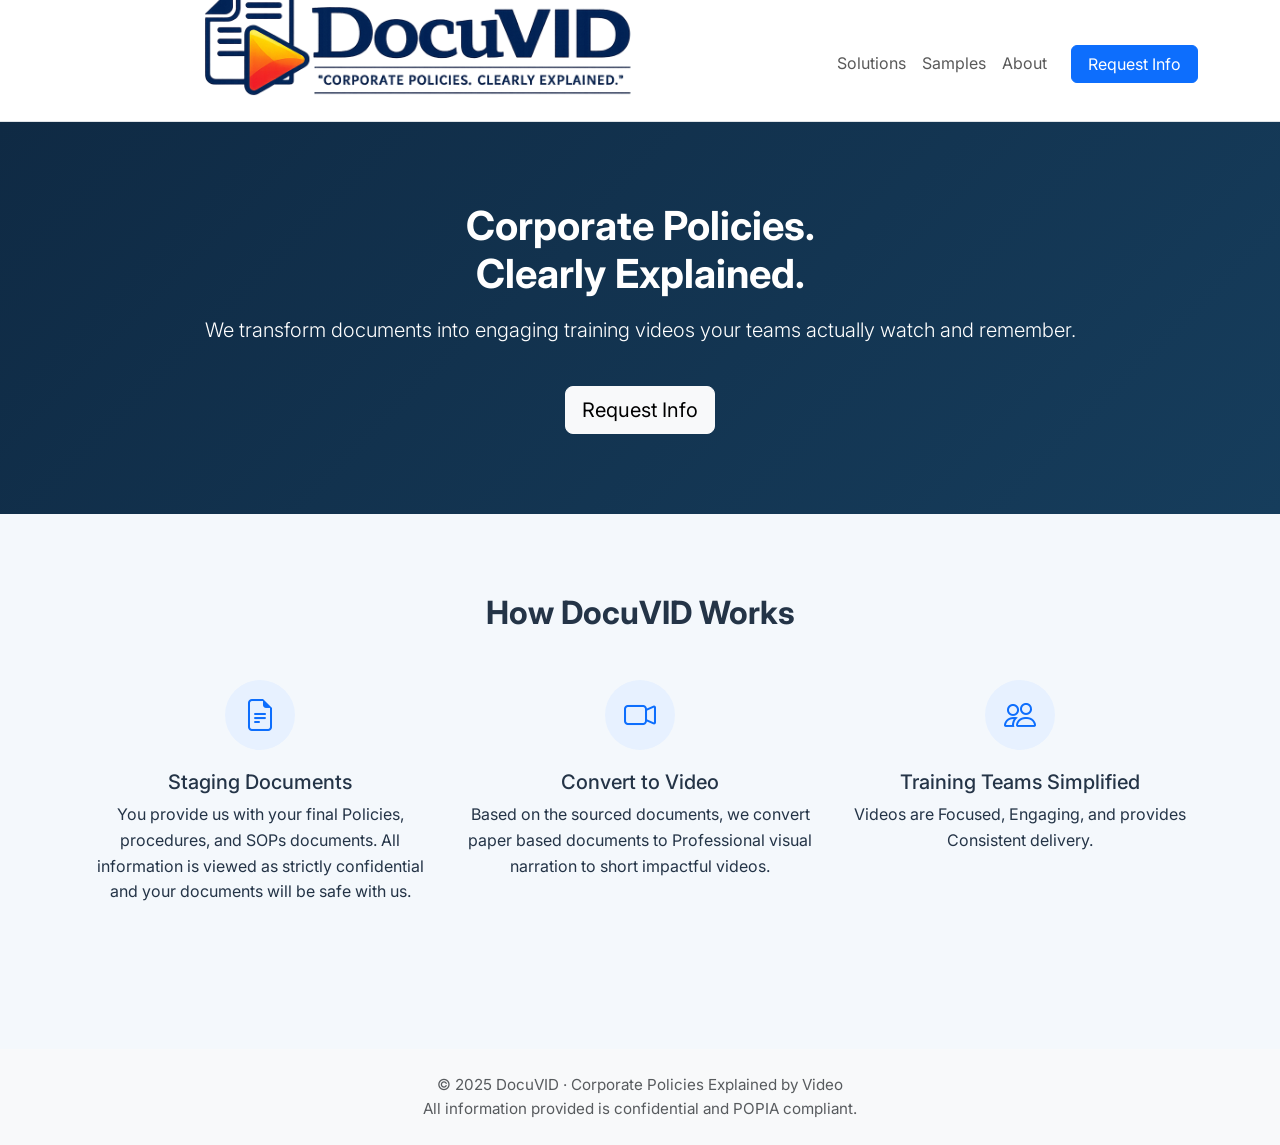
==== commit f38d2def: "Update index.html" ====
--- a/index.html
+++ b/index.html
@@ -108,15 +108,15 @@
           <i class="bi bi-camera-video fs-2 text-primary"></i>
         </div>
         <h5>Convert to Video</h5>
-        <p>Based on the sourced documents, we covert paper based documents to Professional narration and visuals short impactful videos.</p>
+        <p>Based on the sourced documents, we convert paper based documents to Professional visual narration to short impactful videos.</p>
       </div>
 
       <div class="col-md-4">
         <div class="icon-circle">
           <i class="bi bi-people fs-2 text-primary"></i>
         </div>
-        <h5>Train Teams Simplified</h5>
-        <p>Videos are Focused, Engaging, and provides consistent delivery.</p>
+        <h5>Training Teams Simplified</h5>
+        <p>Videos are Focused, Engaging, and provides Consistent delivery.</p>
       </div>
     </div>
   </div>
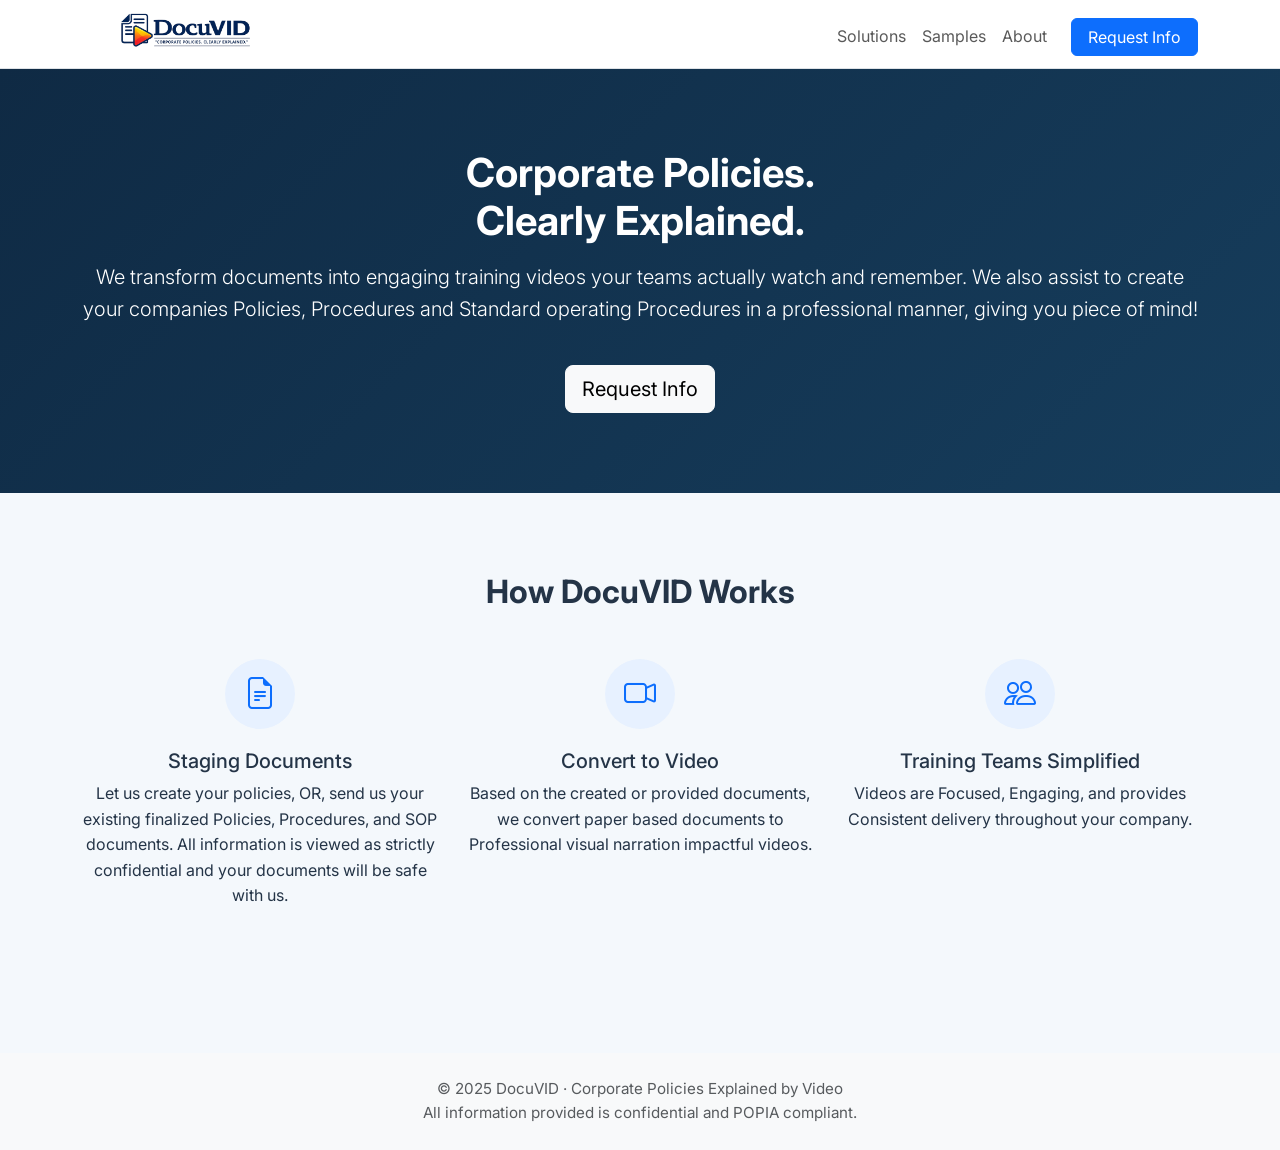
==== commit 606ec985: "Update index.html" ====
--- a/index.html
+++ b/index.html
@@ -82,6 +82,8 @@
     <p class="lead mt-3">
       We transform documents into engaging training videos your teams
       actually watch and remember.
+      We also assist to create your companies Policies, Procedures and 
+      Standard operating Procedures in a professional manner, giving you piece of mind!
     </p>
     <a href="contact.html" class="btn btn-light btn-lg mt-4">
       Request Info
@@ -100,7 +102,7 @@
           <i class="bi bi-file-earmark-text fs-2 text-primary"></i>
         </div>
         <h5>Staging Documents</h5>
-        <p>You provide us with your final Policies, procedures, and SOPs documents. All information is viewed as strictly confidential and your documents will be safe with us.</p>
+        <p>Let us create your policies, OR, send us your existing finalized Policies, Procedures, and SOP documents. All information is viewed as strictly confidential and your documents will be safe with us.</p>
       </div>
 
       <div class="col-md-4">
@@ -108,7 +110,7 @@
           <i class="bi bi-camera-video fs-2 text-primary"></i>
         </div>
         <h5>Convert to Video</h5>
-        <p>Based on the sourced documents, we convert paper based documents to Professional visual narration to short impactful videos.</p>
+        <p>Based on the created or provided documents, we convert paper based documents to Professional visual narration impactful videos.</p>
       </div>
 
       <div class="col-md-4">
@@ -116,7 +118,7 @@
           <i class="bi bi-people fs-2 text-primary"></i>
         </div>
         <h5>Training Teams Simplified</h5>
-        <p>Videos are Focused, Engaging, and provides Consistent delivery.</p>
+        <p>Videos are Focused, Engaging, and provides Consistent delivery throughout your company.</p>
       </div>
     </div>
   </div>
--- a/styles.css
+++ b/styles.css
@@ -54,10 +54,10 @@
   transform scales visually only.
 */
 .logo-img {
-  height: 95px;                 /* layout anchor */
+  height: 67px;                 /* layout anchor */
   width: auto;
   display: block;
-  transform: scale(5);          /* 🔥 5× visual size */
+  transform: scale(4);          /* 🔥 5× visual size */
   transform-origin: left;
   pointer-events: auto;
 }
@@ -227,3 +227,26 @@
   right: 20px;
   z-index: 999;
 }
+
+/* FIX MOBILE NAVBAR CLICK ISSUE */
+.logo-img {
+  height: 36px;
+  width: auto;
+}
+
+.navbar-brand {
+  max-width: 70%;
+  padding: 0;
+}
+
+/* Ensure hamburger is always clickable */
+.navbar-toggler {
+  z-index: 1050;
+}
+
+/* Prevent logo from overlapping menu */
+@media (max-width: 991px) {
+  .navbar-brand {
+    flex-grow: 0;
+  }
+}
